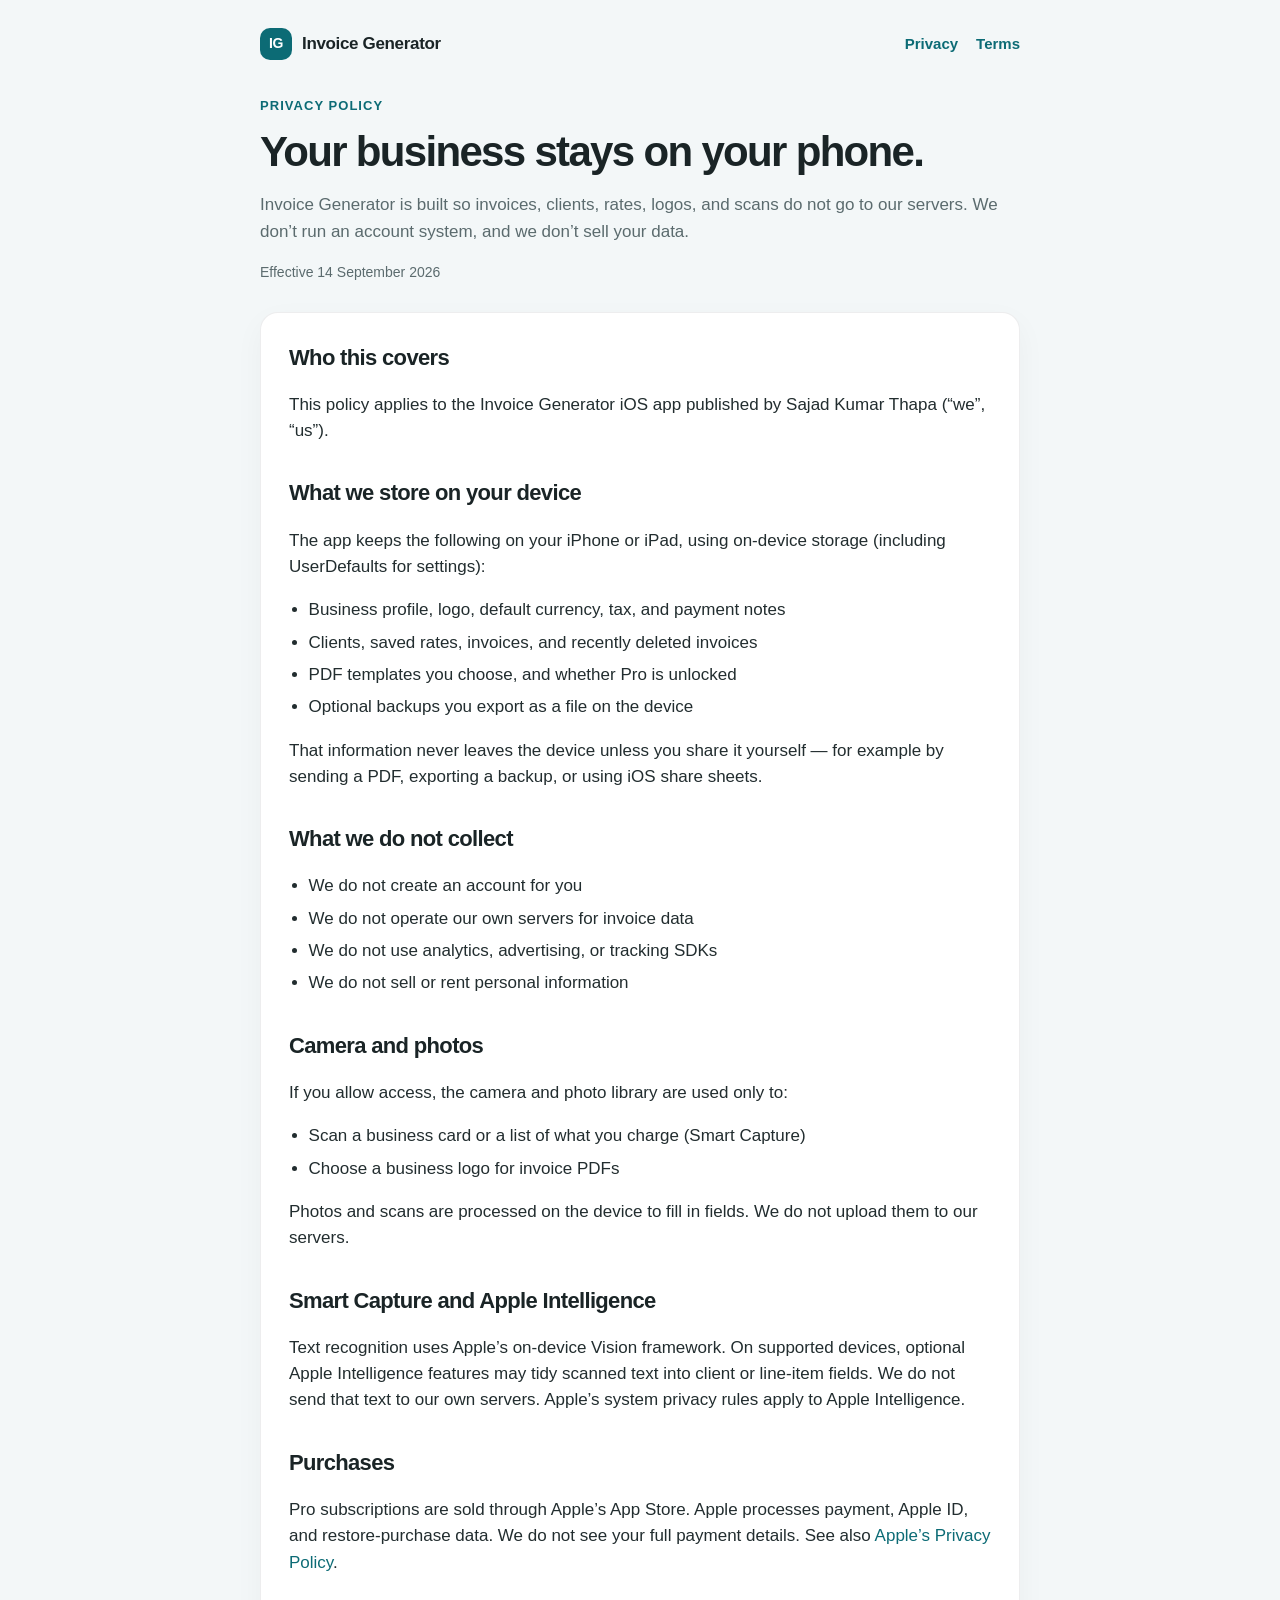
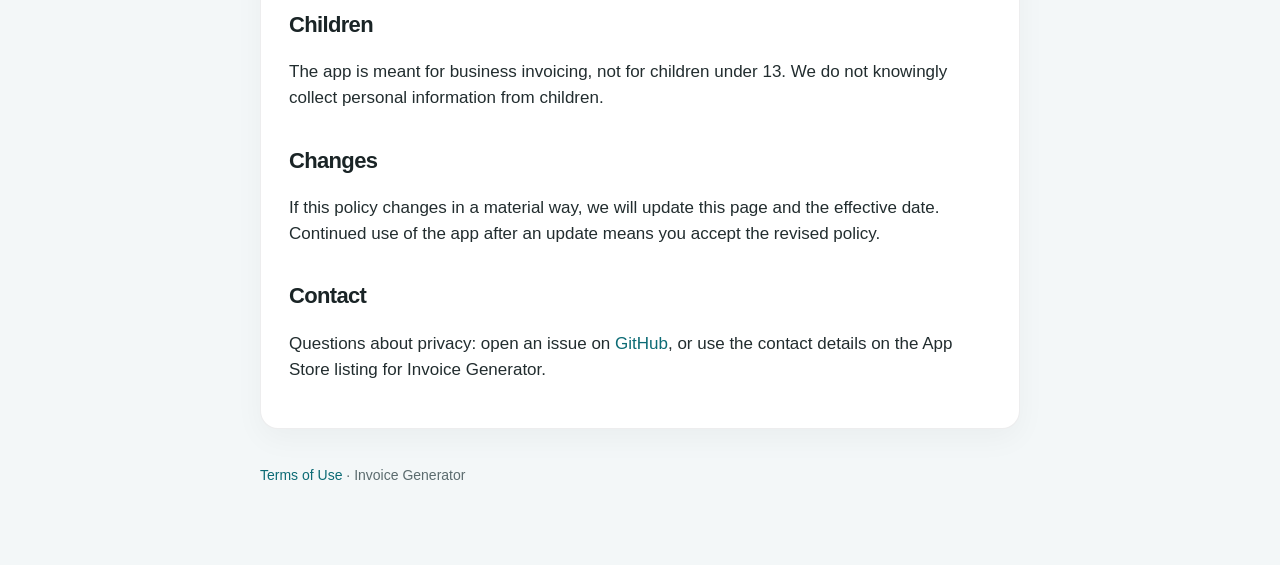
==== privacy/index.html @ 99db803c "Add Invoice Generator privacy policy and terms of use." ====
<!DOCTYPE html>
<html lang="en">
<head>
  <meta charset="utf-8">
  <meta name="viewport" content="width=device-width, initial-scale=1">
  <title>Privacy Policy — Invoice Generator</title>
  <meta name="description" content="Privacy Policy for Invoice Generator. Your invoices, clients, and scans stay on your device.">
  <link rel="stylesheet" href="../styles.css">
</head>
<body>
  <div class="wrap">
    <header>
      <a class="brand" href="../">
        <span class="mark">IG</span>
        Invoice Generator
      </a>
      <nav>
        <a href="../privacy/">Privacy</a>
        <a href="../terms/">Terms</a>
      </nav>
    </header>

    <section class="hero">
      <p class="kicker">Privacy Policy</p>
      <h1>Your business stays on your phone.</h1>
      <p class="lede">Invoice Generator is built so invoices, clients, rates, logos, and scans do not go to our servers. We don’t run an account system, and we don’t sell your data.</p>
      <p class="updated">Effective 14 September 2026</p>
    </section>

    <article class="card">
      <h2>Who this covers</h2>
      <p>This policy applies to the Invoice Generator iOS app published by Sajad Kumar Thapa (“we”, “us”).</p>

      <h2>What we store on your device</h2>
      <p>The app keeps the following on your iPhone or iPad, using on-device storage (including UserDefaults for settings):</p>
      <ul>
        <li>Business profile, logo, default currency, tax, and payment notes</li>
        <li>Clients, saved rates, invoices, and recently deleted invoices</li>
        <li>PDF templates you choose, and whether Pro is unlocked</li>
        <li>Optional backups you export as a file on the device</li>
      </ul>
      <p>That information never leaves the device unless you share it yourself — for example by sending a PDF, exporting a backup, or using iOS share sheets.</p>

      <h2>What we do not collect</h2>
      <ul>
        <li>We do not create an account for you</li>
        <li>We do not operate our own servers for invoice data</li>
        <li>We do not use analytics, advertising, or tracking SDKs</li>
        <li>We do not sell or rent personal information</li>
      </ul>

      <h2>Camera and photos</h2>
      <p>If you allow access, the camera and photo library are used only to:</p>
      <ul>
        <li>Scan a business card or a list of what you charge (Smart Capture)</li>
        <li>Choose a business logo for invoice PDFs</li>
      </ul>
      <p>Photos and scans are processed on the device to fill in fields. We do not upload them to our servers.</p>

      <h2>Smart Capture and Apple Intelligence</h2>
      <p>Text recognition uses Apple’s on-device Vision framework. On supported devices, optional Apple Intelligence features may tidy scanned text into client or line-item fields. We do not send that text to our own servers. Apple’s system privacy rules apply to Apple Intelligence.</p>

      <h2>Purchases</h2>
      <p>Pro subscriptions are sold through Apple’s App Store. Apple processes payment, Apple ID, and restore-purchase data. We do not see your full payment details. See also <a href="https://www.apple.com/legal/privacy/">Apple’s Privacy Policy</a>.</p>

      <h2>Children</h2>
      <p>The app is meant for business invoicing, not for children under 13. We do not knowingly collect personal information from children.</p>

      <h2>Changes</h2>
      <p>If this policy changes in a material way, we will update this page and the effective date. Continued use of the app after an update means you accept the revised policy.</p>

      <h2>Contact</h2>
      <p>Questions about privacy: open an issue on <a href="https://github.com/sajadThapa04/Invoice_Generator/issues">GitHub</a>, or use the contact details on the App Store listing for Invoice Generator.</p>
    </article>

    <footer>
      <p><a href="../terms/">Terms of Use</a> · Invoice Generator</p>
    </footer>
  </div>
</body>
</html>
---- styles.css ----
:root {
  --bg: #f3f7f8;
  --card: #ffffff;
  --ink: #1a2426;
  --muted: #5b6b6e;
  --line: rgba(26, 36, 38, 0.08);
  --accent: #0c6b75;
  --accent-soft: rgba(12, 107, 117, 0.1);
  --radius: 18px;
}

@media (prefers-color-scheme: dark) {
  :root {
    --bg: #0e1213;
    --card: #171c1e;
    --ink: #eef4f5;
    --muted: #9aabac;
    --line: rgba(255, 255, 255, 0.08);
    --accent: #1aa8b5;
    --accent-soft: rgba(26, 168, 181, 0.14);
  }
}

* {
  box-sizing: border-box;
}

html {
  scroll-behavior: smooth;
}

body {
  margin: 0;
  min-height: 100vh;
  color: var(--ink);
  background: var(--bg);
  font-family: -apple-system, BlinkMacSystemFont, "Segoe UI", sans-serif;
  line-height: 1.55;
  font-size: 17px;
}

a {
  color: var(--accent);
  text-decoration: none;
}

a:hover {
  text-decoration: underline;
}

.wrap {
  width: min(760px, calc(100% - 40px));
  margin: 0 auto;
  padding: 28px 0 64px;
}

header {
  display: flex;
  align-items: center;
  justify-content: space-between;
  gap: 16px;
  margin-bottom: 36px;
}

.brand {
  display: flex;
  align-items: center;
  gap: 10px;
  color: inherit;
  font-weight: 700;
  letter-spacing: -0.02em;
}

.brand:hover {
  text-decoration: none;
}

.mark {
  width: 32px;
  height: 32px;
  border-radius: 10px;
  background: var(--accent);
  color: white;
  display: grid;
  place-items: center;
  font-size: 14px;
  font-weight: 800;
}

nav {
  display: flex;
  gap: 18px;
  font-size: 15px;
  font-weight: 600;
}

.hero {
  margin-bottom: 28px;
}

.kicker {
  color: var(--accent);
  font-size: 13px;
  font-weight: 700;
  letter-spacing: 0.08em;
  text-transform: uppercase;
}

h1 {
  margin: 6px 0 10px;
  font-size: clamp(32px, 6vw, 42px);
  letter-spacing: -0.04em;
  line-height: 1.1;
}

.lede,
.updated {
  color: var(--muted);
}

.updated {
  font-size: 14px;
}

.card {
  background: var(--card);
  border: 1px solid var(--line);
  border-radius: var(--radius);
  padding: 28px;
  box-shadow: 0 10px 30px rgba(14, 18, 19, 0.04);
}

.grid {
  display: grid;
  gap: 16px;
}

@media (min-width: 640px) {
  .grid.two {
    grid-template-columns: 1fr 1fr;
  }
}

.tile {
  display: block;
  background: var(--card);
  border: 1px solid var(--line);
  border-radius: var(--radius);
  padding: 24px;
  color: inherit;
}

.tile:hover {
  text-decoration: none;
  border-color: color-mix(in srgb, var(--accent) 40%, var(--line));
}

.tile h2 {
  margin: 0 0 8px;
  font-size: 22px;
  letter-spacing: -0.03em;
}

.tile p {
  margin: 0;
  color: var(--muted);
}

article h2 {
  margin: 32px 0 10px;
  font-size: 22px;
  letter-spacing: -0.03em;
}

article h2:first-child {
  margin-top: 0;
}

article p,
article li {
  color: color-mix(in srgb, var(--ink) 88%, var(--muted));
}

article ul {
  padding-left: 1.15em;
}

article li + li {
  margin-top: 6px;
}

footer {
  margin-top: 36px;
  color: var(--muted);
  font-size: 14px;
}
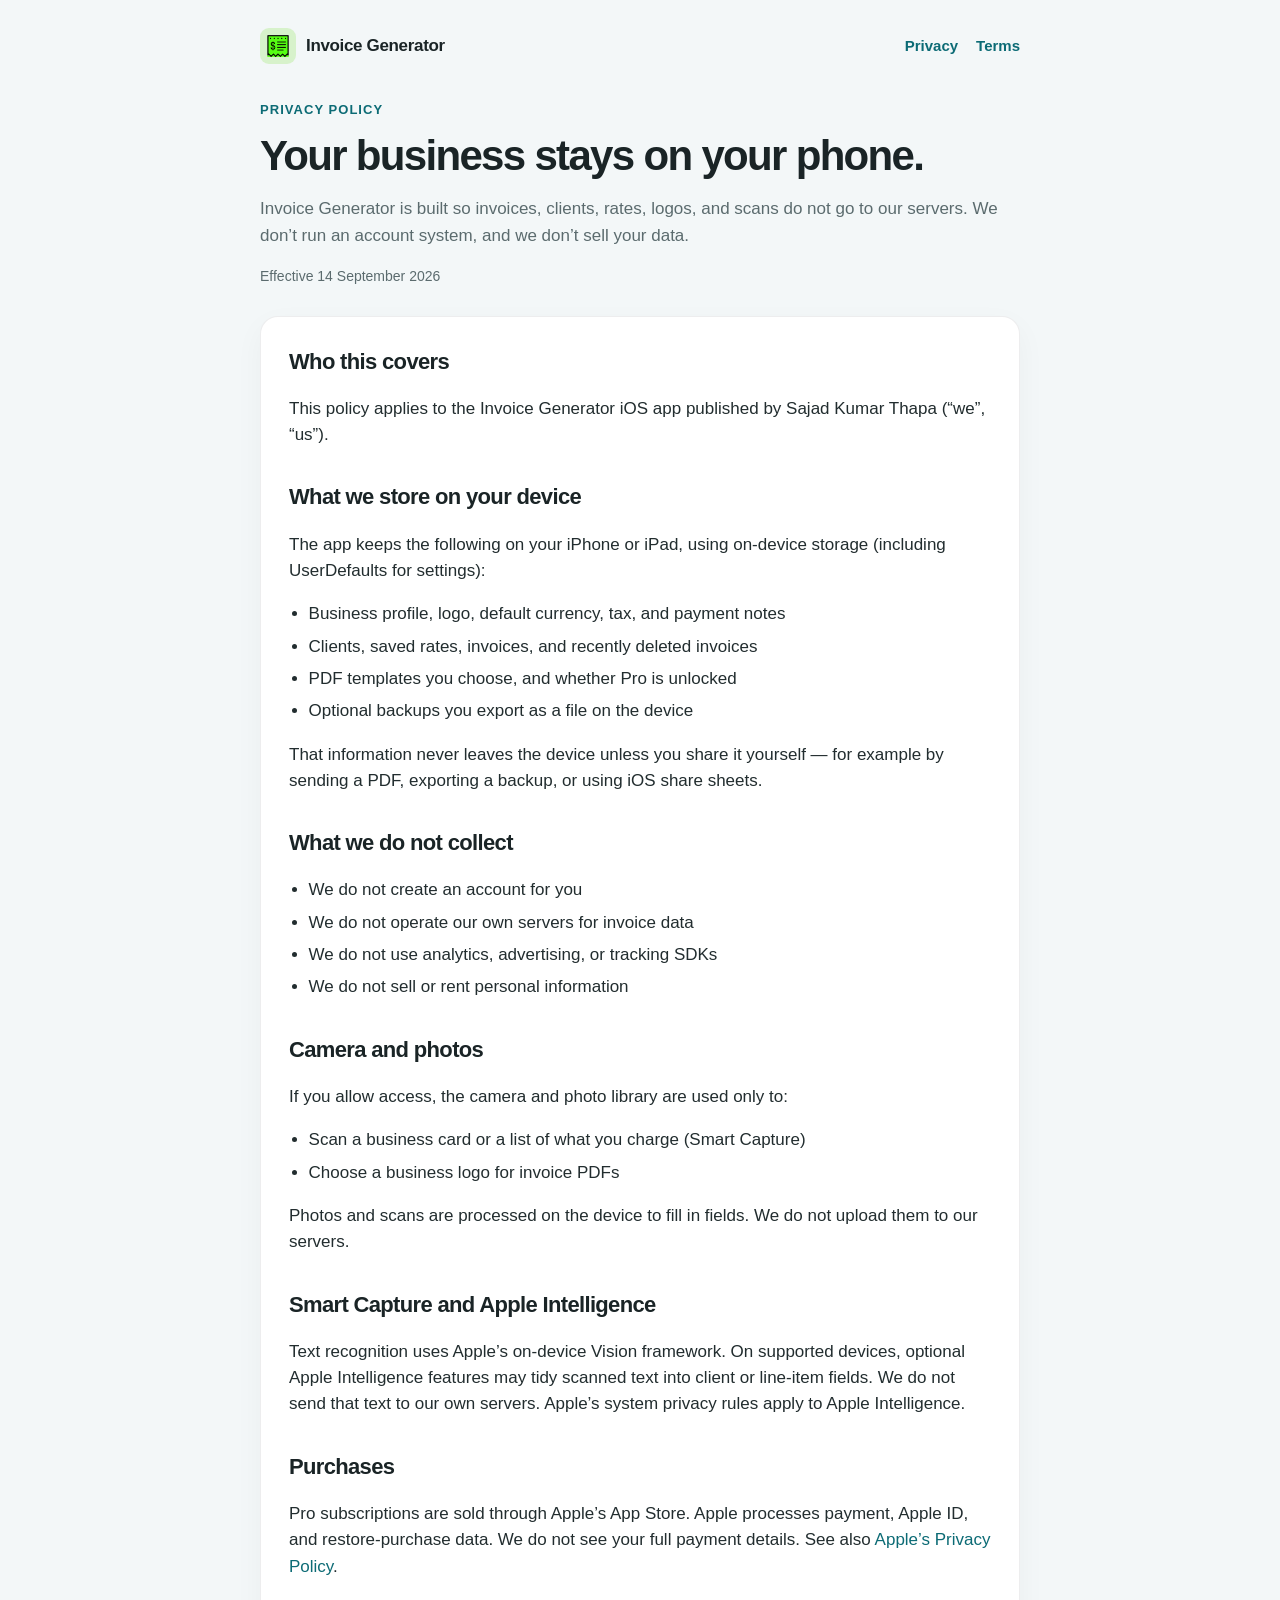
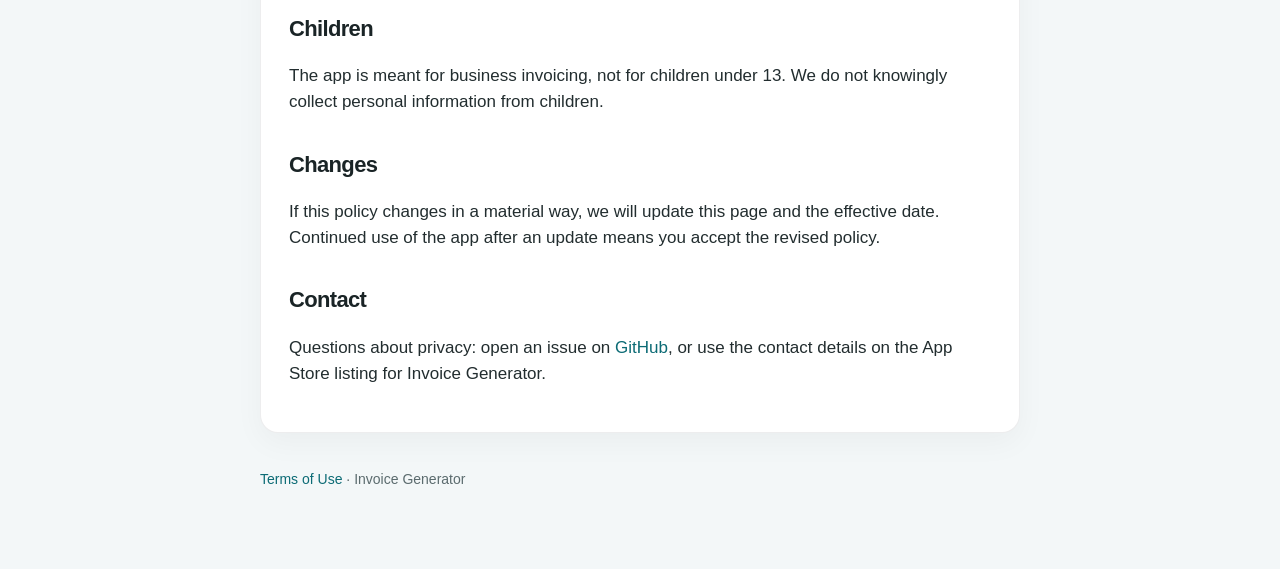
==== commit 666cff86: "Add the Invoice Generator app icon to the legal site header." ====
--- a/privacy/index.html
+++ b/privacy/index.html
@@ -5,13 +5,15 @@
   <meta name="viewport" content="width=device-width, initial-scale=1">
   <title>Privacy Policy — Invoice Generator</title>
   <meta name="description" content="Privacy Policy for Invoice Generator. Your invoices, clients, and scans stay on your device.">
+  <link rel="icon" href="../logo.png" type="image/png">
+  <link rel="apple-touch-icon" href="../logo.png">
   <link rel="stylesheet" href="../styles.css">
 </head>
 <body>
   <div class="wrap">
     <header>
       <a class="brand" href="../">
-        <span class="mark">IG</span>
+        <img class="mark" src="../logo.png" alt="" width="36" height="36">
         Invoice Generator
       </a>
       <nav>
--- a/styles.css
+++ b/styles.css
@@ -76,15 +76,13 @@
 }
 
 .mark {
-  width: 32px;
-  height: 32px;
-  border-radius: 10px;
-  background: var(--accent);
-  color: white;
-  display: grid;
-  place-items: center;
-  font-size: 14px;
-  font-weight: 800;
+  width: 36px;
+  height: 36px;
+  border-radius: 9px;
+  object-fit: cover;
+  display: block;
+  flex-shrink: 0;
+  background: #d9f5d0;
 }
 
 nav {
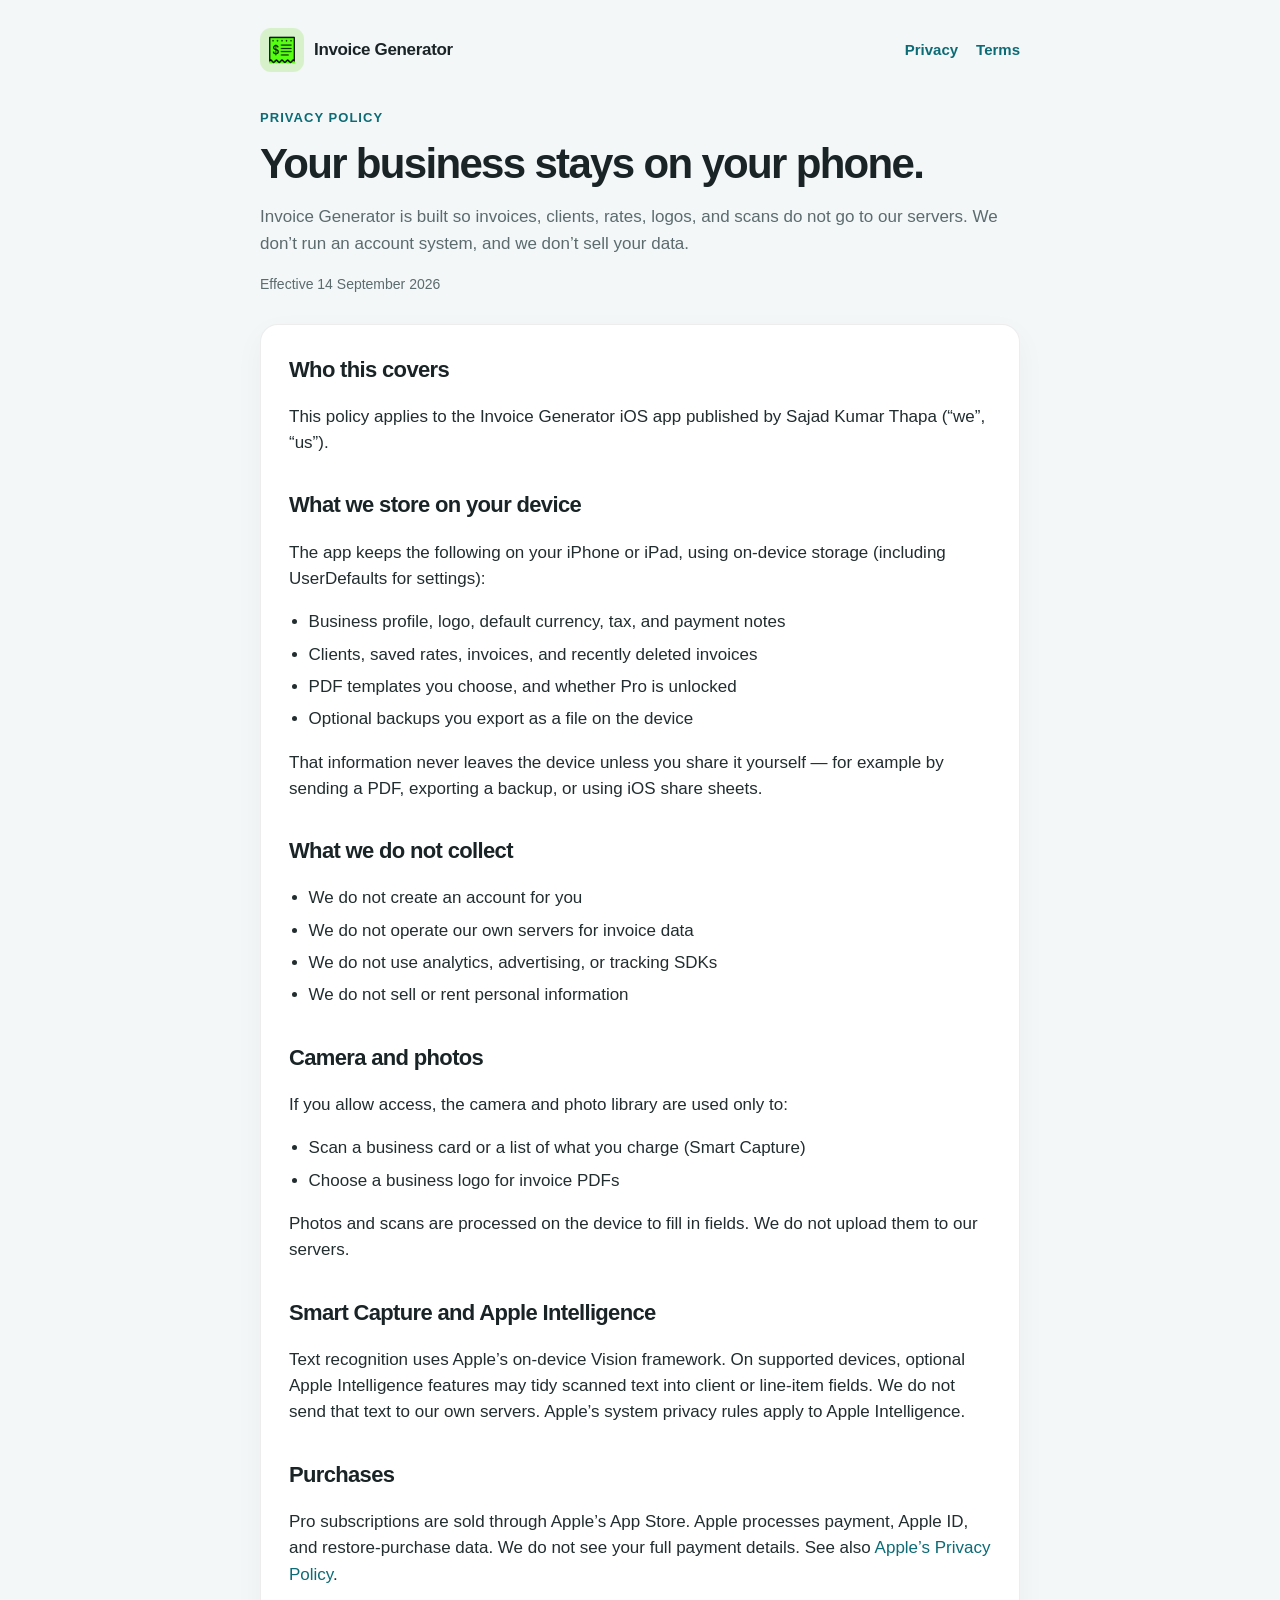
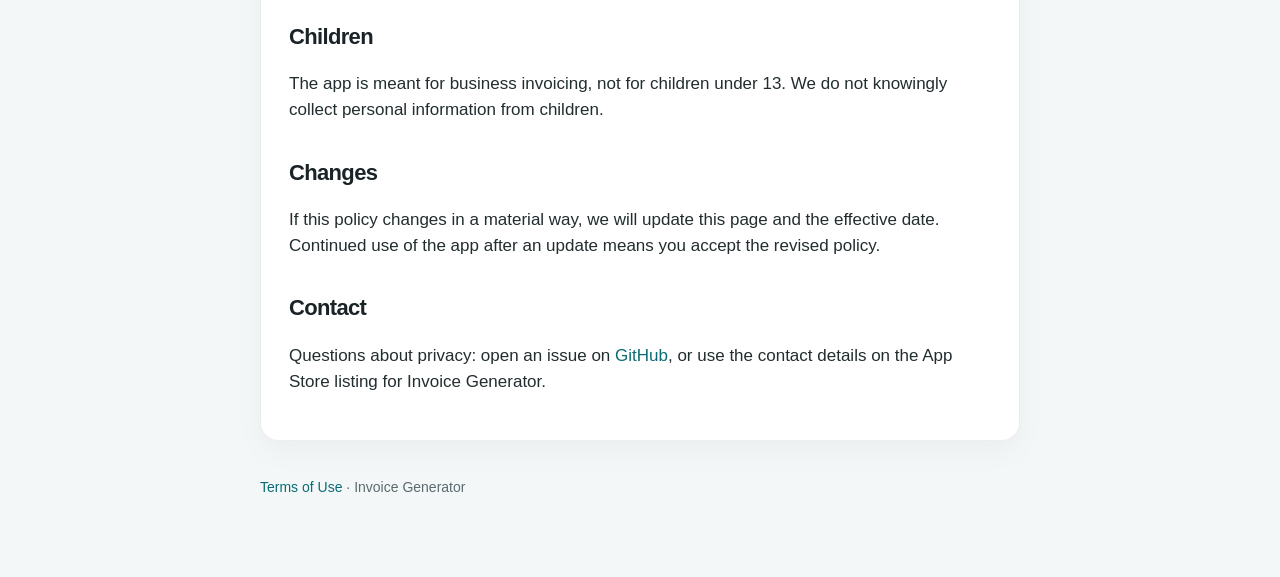
==== commit 12a6f281: "Show the app icon on the Terms of Use page as well." ====
--- a/privacy/index.html
+++ b/privacy/index.html
@@ -5,15 +5,15 @@
   <meta name="viewport" content="width=device-width, initial-scale=1">
   <title>Privacy Policy — Invoice Generator</title>
   <meta name="description" content="Privacy Policy for Invoice Generator. Your invoices, clients, and scans stay on your device.">
-  <link rel="icon" href="../logo.png" type="image/png">
-  <link rel="apple-touch-icon" href="../logo.png">
-  <link rel="stylesheet" href="../styles.css">
+  <link rel="icon" href="../logo.png?v=2" type="image/png">
+  <link rel="apple-touch-icon" href="../logo.png?v=2">
+  <link rel="stylesheet" href="../styles.css?v=2">
 </head>
 <body>
   <div class="wrap">
     <header>
       <a class="brand" href="../">
-        <img class="mark" src="../logo.png" alt="" width="36" height="36">
+        <img class="mark" src="../logo.png?v=2" alt="Invoice Generator" width="44" height="44">
         Invoice Generator
       </a>
       <nav>
--- a/styles.css
+++ b/styles.css
@@ -76,9 +76,9 @@
 }
 
 .mark {
-  width: 36px;
-  height: 36px;
-  border-radius: 9px;
+  width: 44px;
+  height: 44px;
+  border-radius: 11px;
   object-fit: cover;
   display: block;
   flex-shrink: 0;
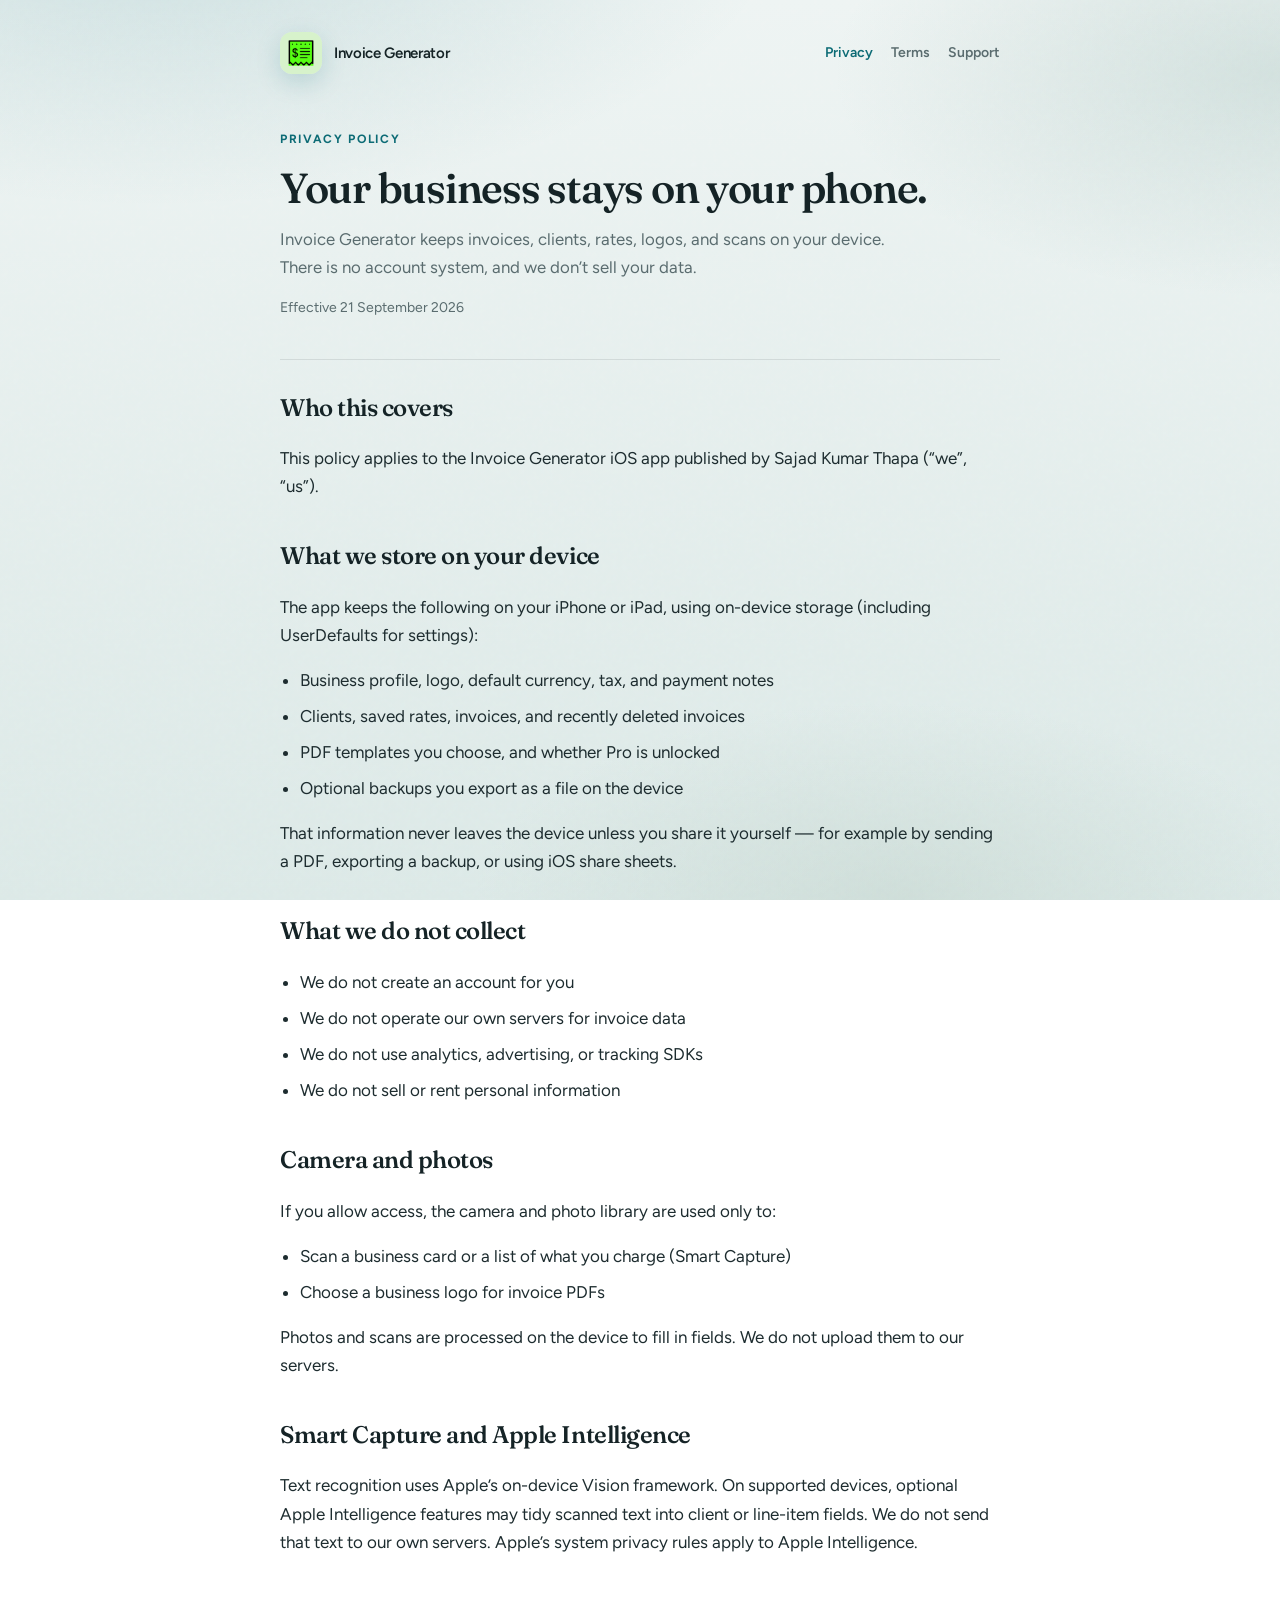
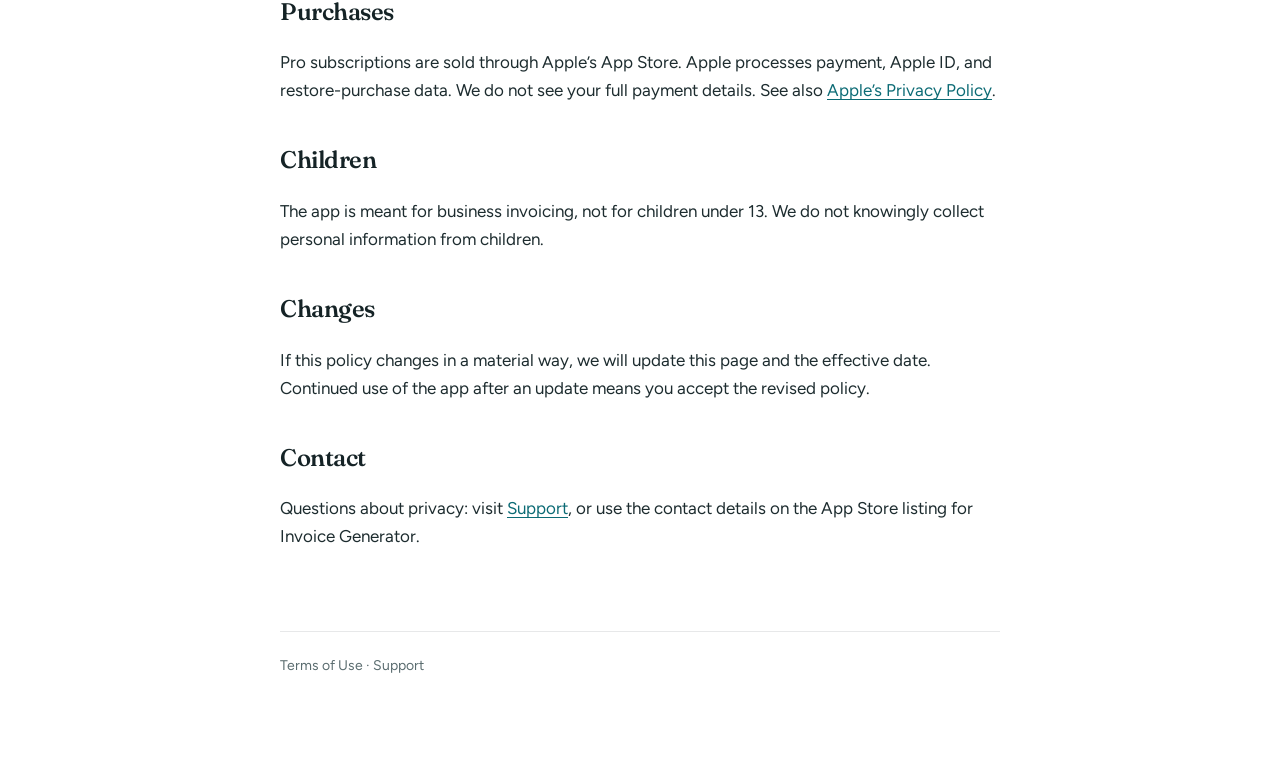
==== commit 8fe9bc9f: "Refresh the legal site with a calm minimal design and Support page. Co-authored-by: Cursor <cursorag" ====
--- a/privacy/index.html
+++ b/privacy/index.html
@@ -5,31 +5,36 @@
   <meta name="viewport" content="width=device-width, initial-scale=1">
   <title>Privacy Policy — Invoice Generator</title>
   <meta name="description" content="Privacy Policy for Invoice Generator. Your invoices, clients, and scans stay on your device.">
-  <link rel="icon" href="../logo.png?v=2" type="image/png">
-  <link rel="apple-touch-icon" href="../logo.png?v=2">
-  <link rel="stylesheet" href="../styles.css?v=2">
+  <meta name="theme-color" content="#eef4f3">
+  <link rel="icon" href="../logo.png?v=3" type="image/png">
+  <link rel="apple-touch-icon" href="../logo.png?v=3">
+  <link rel="preconnect" href="https://fonts.googleapis.com">
+  <link rel="preconnect" href="https://fonts.gstatic.com" crossorigin>
+  <link href="https://fonts.googleapis.com/css2?family=Figtree:wght@400;600;700&family=Fraunces:opsz,wght@9..144,500;9..144,560&display=swap" rel="stylesheet">
+  <link rel="stylesheet" href="../styles.css?v=3">
 </head>
 <body>
   <div class="wrap">
     <header>
       <a class="brand" href="../">
-        <img class="mark" src="../logo.png?v=2" alt="Invoice Generator" width="44" height="44">
-        Invoice Generator
+        <img class="mark" src="../logo.png?v=3" alt="" width="42" height="42">
+        <span class="brand-name">Invoice Generator</span>
       </a>
       <nav>
-        <a href="../privacy/">Privacy</a>
+        <a href="../privacy/" aria-current="page">Privacy</a>
         <a href="../terms/">Terms</a>
+        <a href="../support/">Support</a>
       </nav>
     </header>
 
     <section class="hero">
       <p class="kicker">Privacy Policy</p>
       <h1>Your business stays on your phone.</h1>
-      <p class="lede">Invoice Generator is built so invoices, clients, rates, logos, and scans do not go to our servers. We don’t run an account system, and we don’t sell your data.</p>
-      <p class="updated">Effective 14 September 2026</p>
+      <p class="lede">Invoice Generator keeps invoices, clients, rates, logos, and scans on your device. There is no account system, and we don’t sell your data.</p>
+      <p class="updated">Effective 21 September 2026</p>
     </section>
 
-    <article class="card">
+    <article class="panel">
       <h2>Who this covers</h2>
       <p>This policy applies to the Invoice Generator iOS app published by Sajad Kumar Thapa (“we”, “us”).</p>
 
@@ -72,11 +77,11 @@
       <p>If this policy changes in a material way, we will update this page and the effective date. Continued use of the app after an update means you accept the revised policy.</p>
 
       <h2>Contact</h2>
-      <p>Questions about privacy: open an issue on <a href="https://github.com/sajadThapa04/Invoice_Generator/issues">GitHub</a>, or use the contact details on the App Store listing for Invoice Generator.</p>
+      <p>Questions about privacy: visit <a href="../support/">Support</a>, or use the contact details on the App Store listing for Invoice Generator.</p>
     </article>
 
     <footer>
-      <p><a href="../terms/">Terms of Use</a> · Invoice Generator</p>
+      <p><a href="../terms/">Terms of Use</a> · <a href="../support/">Support</a></p>
     </footer>
   </div>
 </body>
--- a/styles.css
+++ b/styles.css
@@ -1,24 +1,17 @@
 :root {
-  --bg: #f3f7f8;
-  --card: #ffffff;
-  --ink: #1a2426;
-  --muted: #5b6b6e;
-  --line: rgba(26, 36, 38, 0.08);
+  --bg: #eef4f3;
+  --bg-deep: #dce9e7;
+  --ink: #152326;
+  --muted: #5a6c6f;
+  --line: rgba(21, 35, 38, 0.1);
   --accent: #0c6b75;
-  --accent-soft: rgba(12, 107, 117, 0.1);
-  --radius: 18px;
-}
-
-@media (prefers-color-scheme: dark) {
-  :root {
-    --bg: #0e1213;
-    --card: #171c1e;
-    --ink: #eef4f5;
-    --muted: #9aabac;
-    --line: rgba(255, 255, 255, 0.08);
-    --accent: #1aa8b5;
-    --accent-soft: rgba(26, 168, 181, 0.14);
-  }
+  --accent-soft: rgba(12, 107, 117, 0.12);
+  --surface: rgba(255, 255, 255, 0.62);
+  --surface-solid: #f7fbfa;
+  --glow: rgba(12, 107, 117, 0.18);
+  --radius: 22px;
+  --font-display: "Fraunces", "Iowan Old Style", "Palatino Linotype", serif;
+  --font-body: "Figtree", "Avenir Next", "Segoe UI", sans-serif;
 }
 
 * {
@@ -33,25 +26,45 @@
   margin: 0;
   min-height: 100vh;
   color: var(--ink);
-  background: var(--bg);
-  font-family: -apple-system, BlinkMacSystemFont, "Segoe UI", sans-serif;
-  line-height: 1.55;
+  font-family: var(--font-body);
   font-size: 17px;
+  line-height: 1.65;
+  background:
+    radial-gradient(ellipse 90% 60% at 12% -10%, rgba(12, 107, 117, 0.16), transparent 55%),
+    radial-gradient(ellipse 70% 50% at 100% 8%, rgba(90, 140, 130, 0.18), transparent 50%),
+    radial-gradient(ellipse 60% 40% at 70% 100%, rgba(180, 200, 190, 0.35), transparent 55%),
+    linear-gradient(180deg, var(--bg) 0%, var(--bg-deep) 100%);
+  background-attachment: fixed;
+}
+
+body::before {
+  content: "";
+  position: fixed;
+  inset: 0;
+  pointer-events: none;
+  opacity: 0.35;
+  background-image: url("data:image/svg+xml,%3Csvg viewBox='0 0 200 200' xmlns='http://www.w3.org/2000/svg'%3E%3Cfilter id='n'%3E%3CfeTurbulence type='fractalNoise' baseFrequency='0.85' numOctaves='3' stitchTiles='stitch'/%3E%3C/filter%3E%3Crect width='100%25' height='100%25' filter='url(%23n)' opacity='0.45'/%3E%3C/svg%3E");
+  mix-blend-mode: soft-light;
+  z-index: 0;
 }
 
 a {
   color: var(--accent);
-  text-decoration: none;
+  text-decoration-thickness: 1px;
+  text-underline-offset: 3px;
+  transition: color 160ms ease, opacity 160ms ease;
 }
 
 a:hover {
-  text-decoration: underline;
+  color: #08555d;
 }
 
 .wrap {
-  width: min(760px, calc(100% - 40px));
+  position: relative;
+  z-index: 1;
+  width: min(720px, calc(100% - 40px));
   margin: 0 auto;
-  padding: 28px 0 64px;
+  padding: 32px 0 80px;
 }
 
 header {
@@ -59,136 +72,285 @@
   align-items: center;
   justify-content: space-between;
   gap: 16px;
-  margin-bottom: 36px;
+  margin-bottom: 56px;
+  animation: rise 700ms ease both;
 }
 
 .brand {
   display: flex;
   align-items: center;
-  gap: 10px;
+  gap: 12px;
   color: inherit;
-  font-weight: 700;
+  text-decoration: none;
+  font-weight: 600;
   letter-spacing: -0.02em;
 }
 
 .brand:hover {
-  text-decoration: none;
+  color: inherit;
+  opacity: 0.85;
 }
 
 .mark {
-  width: 44px;
-  height: 44px;
-  border-radius: 11px;
+  width: 42px;
+  height: 42px;
+  border-radius: 12px;
   object-fit: cover;
   display: block;
   flex-shrink: 0;
-  background: #d9f5d0;
+  box-shadow: 0 8px 24px var(--glow);
+}
+
+.brand-name {
+  font-size: 15px;
 }
 
 nav {
   display: flex;
-  gap: 18px;
+  flex-wrap: wrap;
+  justify-content: flex-end;
+  gap: 8px 18px;
+  font-size: 14px;
+  font-weight: 600;
+}
+
+nav a {
+  color: var(--muted);
+  text-decoration: none;
+}
+
+nav a:hover,
+nav a[aria-current="page"] {
+  color: var(--accent);
+}
+
+.hero {
+  margin-bottom: 40px;
+  animation: rise 800ms 80ms ease both;
+}
+
+.kicker {
+  margin: 0 0 14px;
+  color: var(--accent);
+  font-size: 12px;
+  font-weight: 700;
+  letter-spacing: 0.14em;
+  text-transform: uppercase;
+}
+
+.brand-hero {
+  margin: 0 0 18px;
+  font-family: var(--font-display);
+  font-size: clamp(42px, 9vw, 64px);
+  font-weight: 560;
+  font-optical-sizing: auto;
+  letter-spacing: -0.035em;
+  line-height: 1.02;
+}
+
+h1 {
+  margin: 0 0 14px;
+  font-family: var(--font-display);
+  font-size: clamp(30px, 6vw, 42px);
+  font-weight: 560;
+  letter-spacing: -0.03em;
+  line-height: 1.15;
+}
+
+.lede,
+.updated {
+  color: var(--muted);
+  max-width: 38rem;
+}
+
+.lede {
+  margin: 0;
+  font-size: 1.05rem;
+}
+
+.updated {
+  margin: 14px 0 0;
+  font-size: 14px;
+}
+
+.cta-row {
+  display: flex;
+  flex-wrap: wrap;
+  gap: 12px;
+  margin-top: 28px;
+}
+
+.btn {
+  display: inline-flex;
+  align-items: center;
+  justify-content: center;
+  min-height: 46px;
+  padding: 0 18px;
+  border-radius: 999px;
   font-size: 15px;
   font-weight: 600;
-}
-
-.hero {
-  margin-bottom: 28px;
-}
-
-.kicker {
+  text-decoration: none;
+  transition: transform 180ms ease, background 180ms ease, box-shadow 180ms ease;
+}
+
+.btn:hover {
+  text-decoration: none;
+  transform: translateY(-1px);
+}
+
+.btn-primary {
+  color: #f4fbfb;
+  background: linear-gradient(180deg, #12818c 0%, var(--accent) 100%);
+  box-shadow: 0 10px 28px var(--glow);
+}
+
+.btn-primary:hover {
+  color: #fff;
+}
+
+.btn-ghost {
+  color: var(--ink);
+  background: var(--surface);
+  border: 1px solid var(--line);
+  backdrop-filter: blur(10px);
+}
+
+.btn-ghost:hover {
+  color: var(--ink);
+  background: rgba(255, 255, 255, 0.82);
+}
+
+.links {
+  display: grid;
+  gap: 14px;
+  margin-top: 8px;
+  animation: rise 900ms 140ms ease both;
+}
+
+@media (min-width: 640px) {
+  .links {
+    grid-template-columns: 1fr 1fr 1fr;
+  }
+}
+
+.link-item {
+  display: block;
+  padding: 8px 2px 18px;
+  color: inherit;
+  text-decoration: none;
+  border-bottom: 1px solid var(--line);
+  transition: border-color 180ms ease, transform 180ms ease;
+}
+
+.link-item:hover {
+  color: inherit;
+  border-color: color-mix(in srgb, var(--accent) 55%, var(--line));
+  transform: translateY(-2px);
+}
+
+.link-item h2 {
+  margin: 0 0 8px;
+  font-family: var(--font-display);
+  font-size: 22px;
+  font-weight: 560;
+  letter-spacing: -0.02em;
+}
+
+.link-item p {
+  margin: 0;
+  color: var(--muted);
+  font-size: 15px;
+  line-height: 1.5;
+}
+
+.panel {
+  margin-top: 8px;
+  padding: 28px 0 8px;
+  border-top: 1px solid var(--line);
+  animation: rise 850ms 120ms ease both;
+}
+
+.panel h2 {
+  margin: 36px 0 10px;
+  font-family: var(--font-display);
+  font-size: 24px;
+  font-weight: 560;
+  letter-spacing: -0.02em;
+}
+
+.panel h2:first-child {
+  margin-top: 0;
+}
+
+.panel p,
+.panel li {
+  color: color-mix(in srgb, var(--ink) 88%, var(--muted));
+}
+
+.panel ul {
+  padding-left: 1.15em;
+}
+
+.panel li + li {
+  margin-top: 8px;
+}
+
+.support-note {
+  margin-top: 28px;
+  padding: 20px 22px;
+  border-radius: var(--radius);
+  background: var(--surface);
+  border: 1px solid var(--line);
+  backdrop-filter: blur(12px);
+}
+
+.support-note p {
+  margin: 0;
+  color: var(--muted);
+}
+
+.support-note a {
+  font-weight: 600;
+}
+
+footer {
+  margin-top: 56px;
+  padding-top: 22px;
+  border-top: 1px solid var(--line);
+  color: var(--muted);
+  font-size: 14px;
+  animation: rise 900ms 180ms ease both;
+}
+
+footer p {
+  margin: 0;
+}
+
+footer a {
+  color: var(--muted);
+  text-decoration: none;
+}
+
+footer a:hover {
   color: var(--accent);
-  font-size: 13px;
-  font-weight: 700;
-  letter-spacing: 0.08em;
-  text-transform: uppercase;
-}
-
-h1 {
-  margin: 6px 0 10px;
-  font-size: clamp(32px, 6vw, 42px);
-  letter-spacing: -0.04em;
-  line-height: 1.1;
-}
-
-.lede,
-.updated {
-  color: var(--muted);
-}
-
-.updated {
-  font-size: 14px;
-}
-
-.card {
-  background: var(--card);
-  border: 1px solid var(--line);
-  border-radius: var(--radius);
-  padding: 28px;
-  box-shadow: 0 10px 30px rgba(14, 18, 19, 0.04);
-}
-
-.grid {
-  display: grid;
-  gap: 16px;
-}
-
-@media (min-width: 640px) {
-  .grid.two {
-    grid-template-columns: 1fr 1fr;
+}
+
+@keyframes rise {
+  from {
+    opacity: 0;
+    transform: translateY(14px);
   }
-}
-
-.tile {
-  display: block;
-  background: var(--card);
-  border: 1px solid var(--line);
-  border-radius: var(--radius);
-  padding: 24px;
-  color: inherit;
-}
-
-.tile:hover {
-  text-decoration: none;
-  border-color: color-mix(in srgb, var(--accent) 40%, var(--line));
-}
-
-.tile h2 {
-  margin: 0 0 8px;
-  font-size: 22px;
-  letter-spacing: -0.03em;
-}
-
-.tile p {
-  margin: 0;
-  color: var(--muted);
-}
-
-article h2 {
-  margin: 32px 0 10px;
-  font-size: 22px;
-  letter-spacing: -0.03em;
-}
-
-article h2:first-child {
-  margin-top: 0;
-}
-
-article p,
-article li {
-  color: color-mix(in srgb, var(--ink) 88%, var(--muted));
-}
-
-article ul {
-  padding-left: 1.15em;
-}
-
-article li + li {
-  margin-top: 6px;
-}
-
-footer {
-  margin-top: 36px;
-  color: var(--muted);
-  font-size: 14px;
-}
+  to {
+    opacity: 1;
+    transform: translateY(0);
+  }
+}
+
+@media (prefers-reduced-motion: reduce) {
+  *,
+  *::before,
+  *::after {
+    animation: none !important;
+    transition: none !important;
+  }
+}
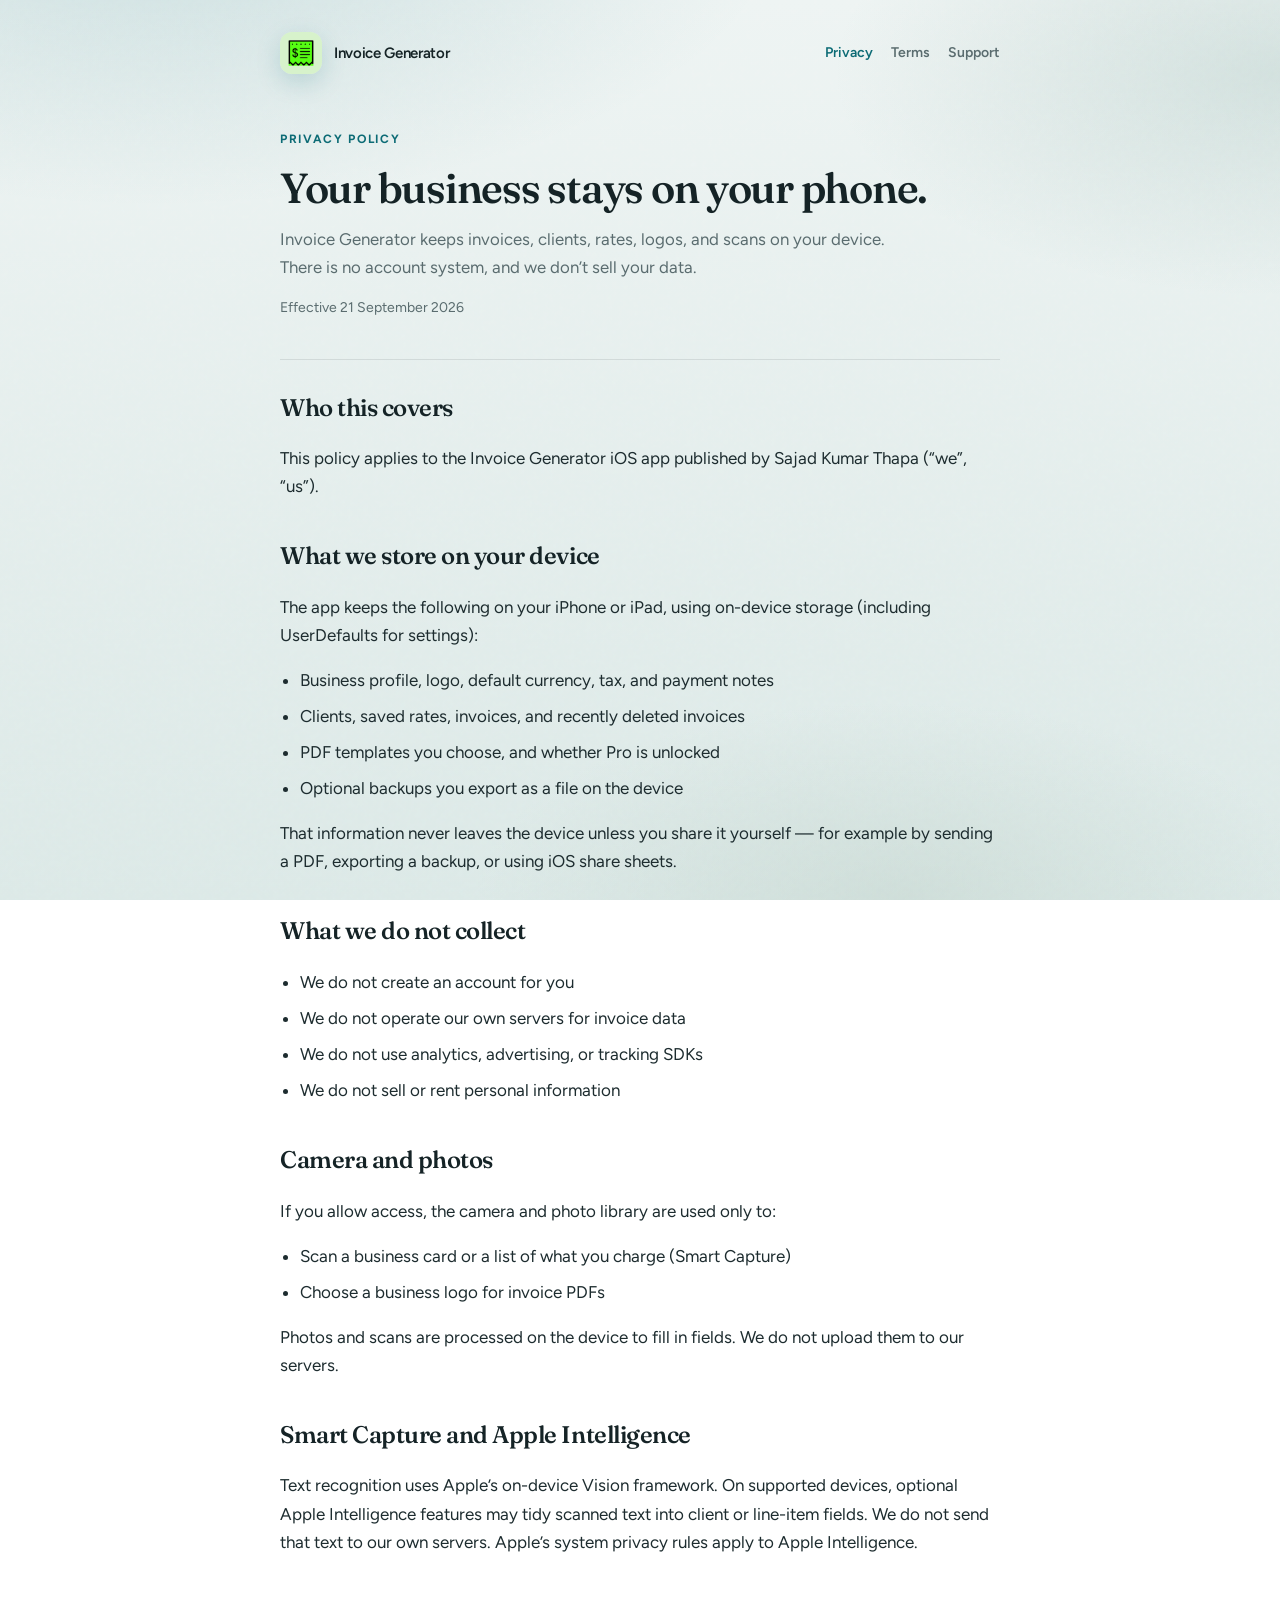
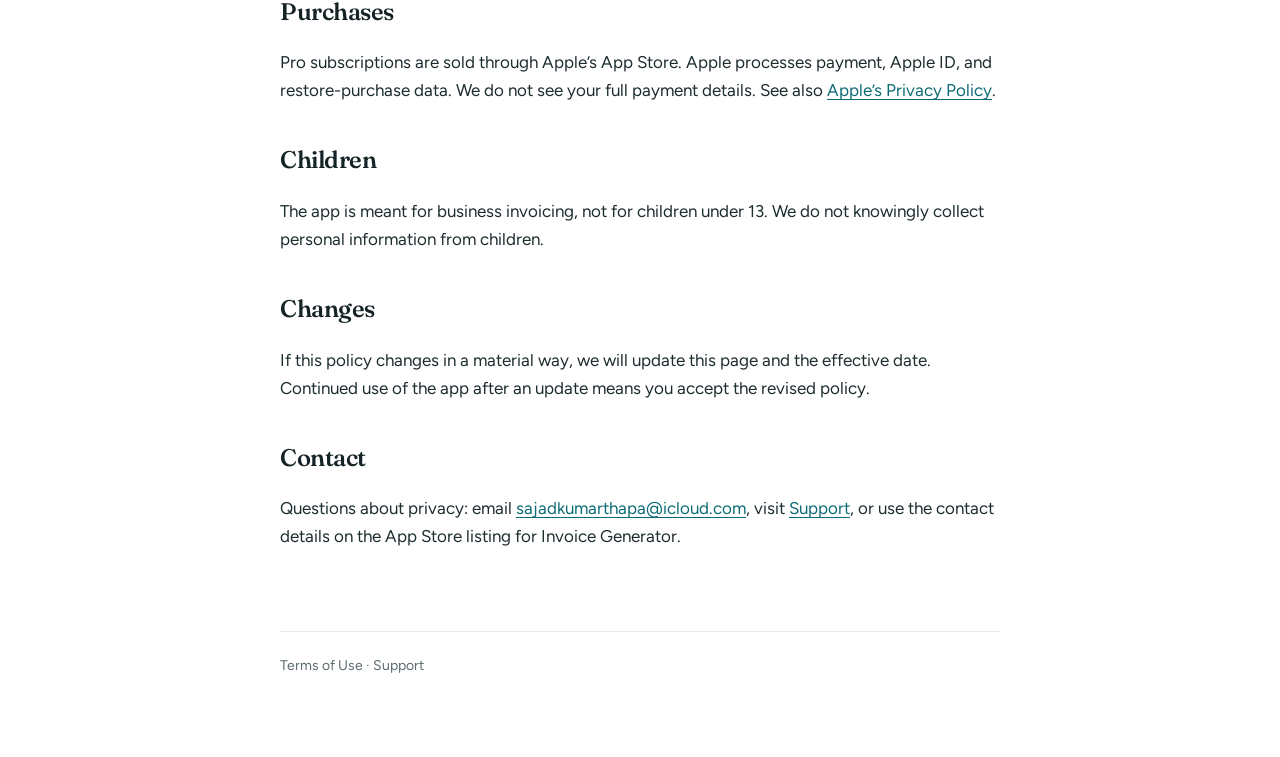
==== commit 306ca298: "Add support email to contact details. Co-authored-by: Cursor <cursoragent@cursor.com>" ====
--- a/privacy/index.html
+++ b/privacy/index.html
@@ -77,7 +77,7 @@
       <p>If this policy changes in a material way, we will update this page and the effective date. Continued use of the app after an update means you accept the revised policy.</p>
 
       <h2>Contact</h2>
-      <p>Questions about privacy: visit <a href="../support/">Support</a>, or use the contact details on the App Store listing for Invoice Generator.</p>
+      <p>Questions about privacy: email <a href="mailto:sajadkumarthapa@icloud.com">sajadkumarthapa@icloud.com</a>, visit <a href="../support/">Support</a>, or use the contact details on the App Store listing for Invoice Generator.</p>
     </article>
 
     <footer>
--- a/styles.css
+++ b/styles.css
@@ -313,6 +313,11 @@
   font-weight: 600;
 }
 
+.support-note br + a {
+  display: inline-block;
+  margin-top: 8px;
+}
+
 footer {
   margin-top: 56px;
   padding-top: 22px;
